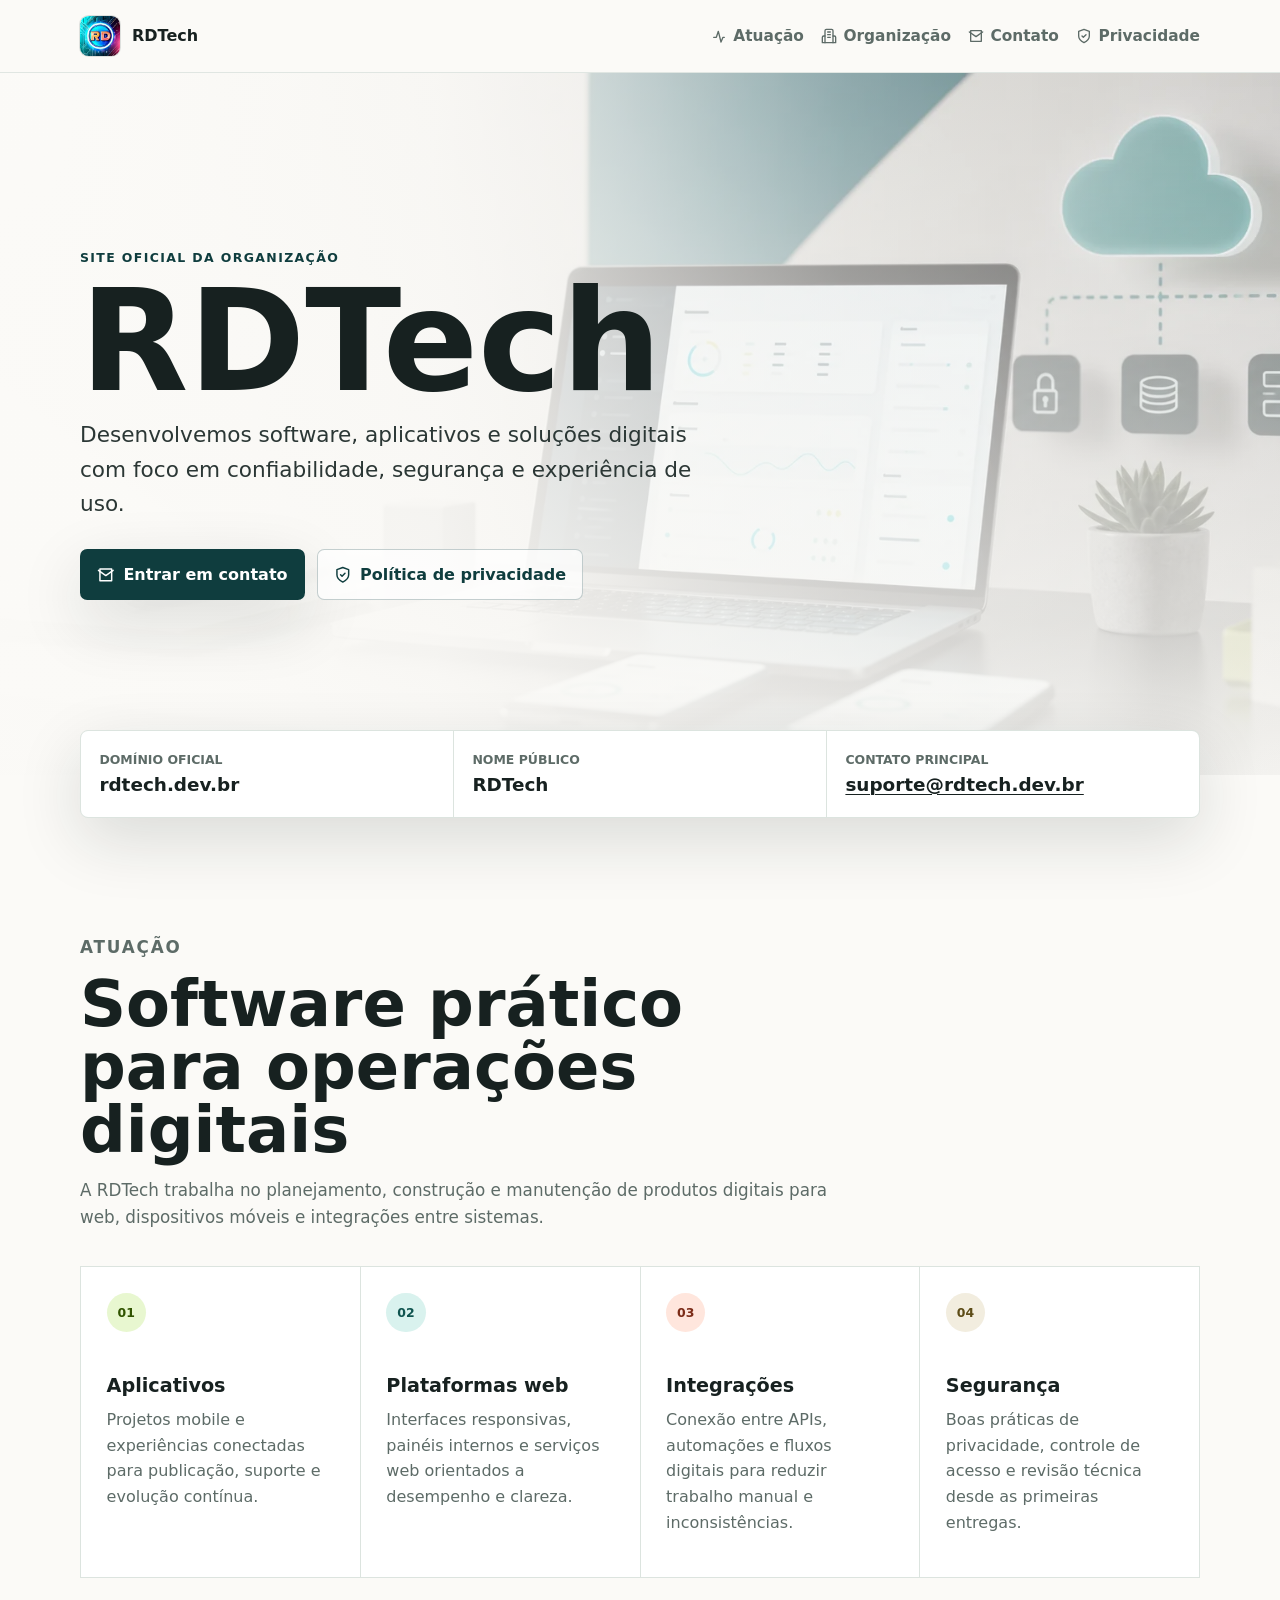
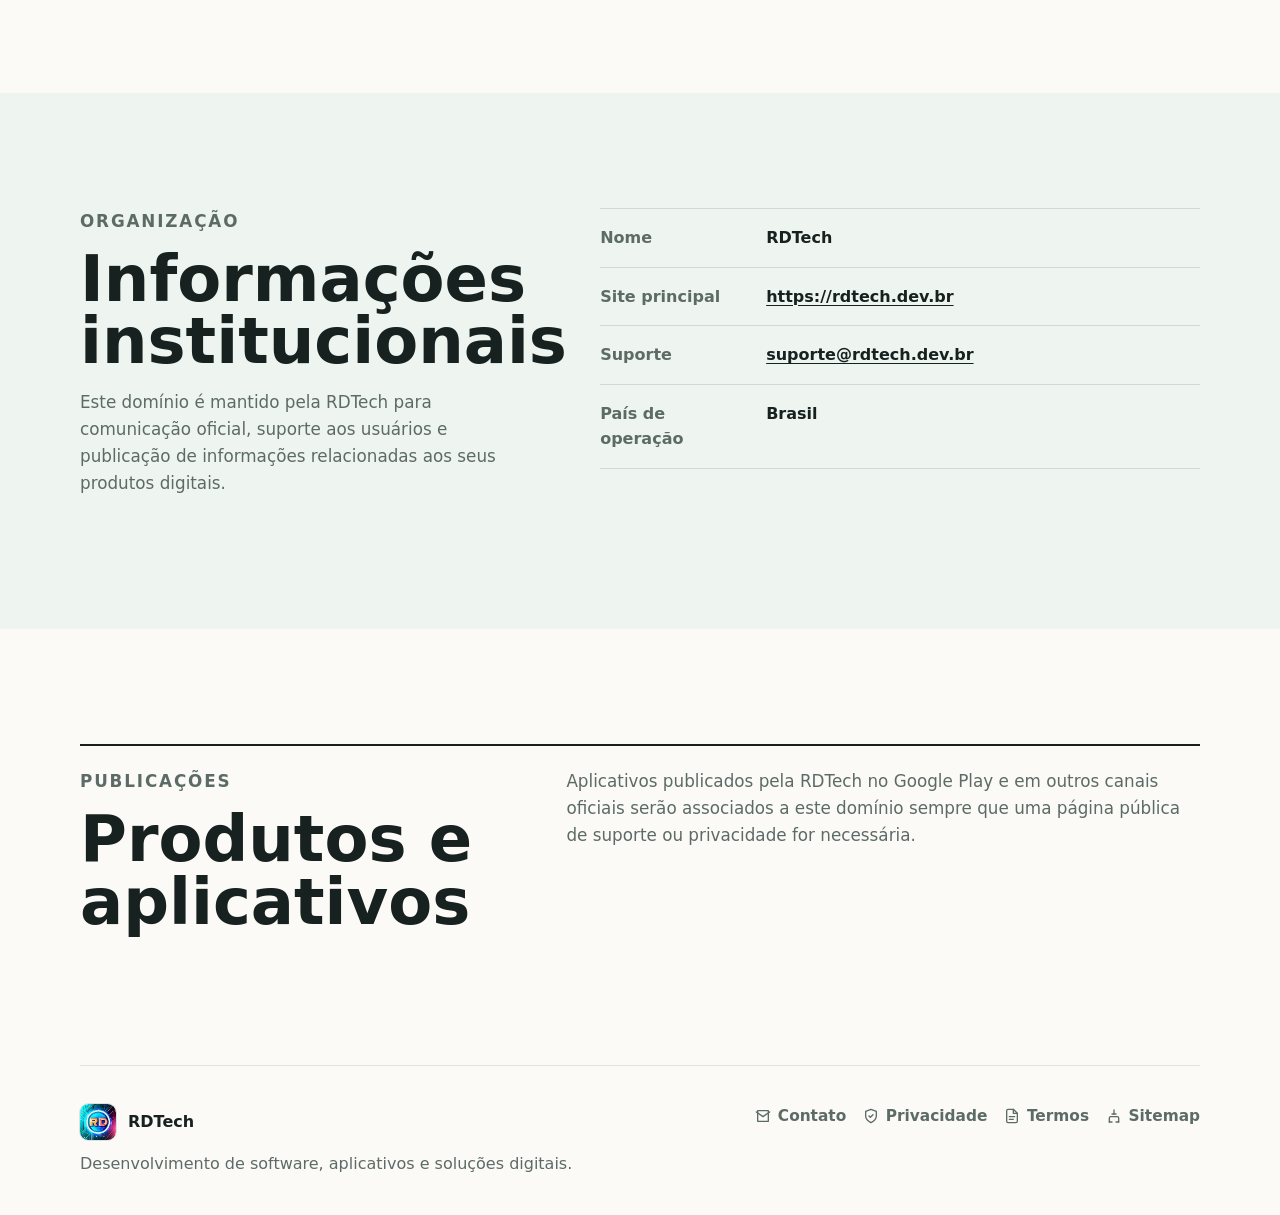
==== index.html @ a83d0377 "Criar site oficial da RDTech" ====
<!doctype html>
<html lang="pt-BR">
  <head>
    <meta charset="utf-8">
    <meta name="viewport" content="width=device-width, initial-scale=1">
    <title>RDTech | Site oficial</title>
    <meta name="description" content="Site oficial da RDTech, organização dedicada ao desenvolvimento de software, aplicativos e soluções digitais.">
    <meta name="robots" content="index, follow">
    <meta name="theme-color" content="#0f3d3e">
    <link rel="canonical" href="https://rdtech.dev.br/">
    <link rel="icon" href="/assets/rdtech-icon.png" type="image/png">
    <link rel="apple-touch-icon" href="/assets/rdtech-icon.png">
    <link rel="preload" href="/assets/rdtech-technology-workspace.webp" as="image" type="image/webp">
    <link rel="stylesheet" href="/styles.css">
    <!-- Search Console: prefira verificar rdtech.dev.br como propriedade de domínio via DNS TXT. Se usar tag HTML, cole a meta tag exata do Google aqui. -->
    <script type="application/ld+json">
      {
        "@context": "https://schema.org",
        "@type": "Organization",
        "@id": "https://rdtech.dev.br/#organization",
        "name": "RDTech",
        "url": "https://rdtech.dev.br/",
        "logo": "https://rdtech.dev.br/assets/rdtech-icon.png",
        "email": "suporte@rdtech.dev.br",
        "description": "Organização dedicada ao desenvolvimento de software, aplicativos e soluções digitais.",
        "areaServed": "BR",
        "contactPoint": [
          {
            "@type": "ContactPoint",
            "contactType": "customer support",
            "email": "suporte@rdtech.dev.br",
            "availableLanguage": ["pt-BR"]
          }
        ]
      }
    </script>
    <script type="application/ld+json">
      {
        "@context": "https://schema.org",
        "@type": "WebSite",
        "@id": "https://rdtech.dev.br/#website",
        "name": "RDTech",
        "url": "https://rdtech.dev.br/",
        "publisher": {
          "@id": "https://rdtech.dev.br/#organization"
        },
        "inLanguage": "pt-BR"
      }
    </script>
  </head>
  <body>
    <a class="skip-link" href="#conteudo">Ir para o conteúdo</a>

    <header class="site-header" aria-label="Cabeçalho principal">
      <nav class="nav-shell" aria-label="Navegação principal">
        <a class="brand" href="/" aria-label="RDTech, página inicial">
          <img class="brand-icon" src="/assets/rdtech-icon.png" alt="" width="40" height="40" aria-hidden="true">
          <span>RDTech</span>
        </a>
        <div class="nav-links">
          <a href="/#atuacao">
            <svg aria-hidden="true" viewBox="0 0 24 24">
              <path d="M4 14h4l3-9 4 16 3-7h2"/>
            </svg>
            Atuação
          </a>
          <a href="/#organizacao">
            <svg aria-hidden="true" viewBox="0 0 24 24">
              <path d="M6 22V4a2 2 0 0 1 2-2h8a2 2 0 0 1 2 2v18"/>
              <path d="M6 12H4a2 2 0 0 0-2 2v8h20v-8a2 2 0 0 0-2-2h-2"/>
              <path d="M10 6h4"/>
              <path d="M10 10h4"/>
              <path d="M10 14h4"/>
            </svg>
            Organização
          </a>
          <a href="/contato/">
            <svg aria-hidden="true" viewBox="0 0 24 24">
              <path d="M4 4h16v16H4z"/>
              <path d="m22 6-10 7L2 6"/>
            </svg>
            Contato
          </a>
          <a href="/privacidade/">
            <svg aria-hidden="true" viewBox="0 0 24 24">
              <path d="M12 22s8-4 8-10V5l-8-3-8 3v7c0 6 8 10 8 10z"/>
              <path d="M9 12l2 2 4-4"/>
            </svg>
            Privacidade
          </a>
        </div>
      </nav>
    </header>

    <main id="conteudo">
      <section class="hero" aria-labelledby="hero-title">
        <picture class="hero-media">
          <source srcset="/assets/rdtech-technology-workspace.webp" type="image/webp">
          <img class="hero-image" src="/assets/rdtech-technology-workspace.png" alt="Ambiente de trabalho tecnológico com notebook e interfaces digitais.">
        </picture>
        <div class="hero-overlay" aria-hidden="true"></div>
        <div class="hero-content">
          <p class="eyebrow">Site oficial da organização</p>
          <h1 id="hero-title">RDTech</h1>
          <p class="hero-copy">
            Desenvolvemos software, aplicativos e soluções digitais com foco em confiabilidade, segurança e experiência de uso.
          </p>
          <div class="hero-actions" aria-label="Ações principais">
            <a class="button button-primary" href="/contato/">
              <svg aria-hidden="true" viewBox="0 0 24 24">
                <path d="M4 4h16v16H4z"/>
                <path d="m22 6-10 7L2 6"/>
              </svg>
              Entrar em contato
            </a>
            <a class="button button-secondary" href="/privacidade/">
              <svg aria-hidden="true" viewBox="0 0 24 24">
                <path d="M12 22s8-4 8-10V5l-8-3-8 3v7c0 6 8 10 8 10z"/>
                <path d="M9 12l2 2 4-4"/>
              </svg>
              Política de privacidade
            </a>
          </div>
        </div>
      </section>

      <section class="identity-strip" aria-label="Identificação oficial">
        <div>
          <span class="identity-label">Domínio oficial</span>
          <strong>rdtech.dev.br</strong>
        </div>
        <div>
          <span class="identity-label">Nome público</span>
          <strong>RDTech</strong>
        </div>
        <div>
          <span class="identity-label">Contato principal</span>
          <strong><a href="mailto:suporte@rdtech.dev.br">suporte@rdtech.dev.br</a></strong>
        </div>
      </section>

      <section class="section" id="atuacao" aria-labelledby="atuacao-title">
        <div class="section-heading">
          <p class="eyebrow">Atuação</p>
          <h2 id="atuacao-title">Software prático para operações digitais</h2>
          <p>
            A RDTech trabalha no planejamento, construção e manutenção de produtos digitais para web, dispositivos móveis e integrações entre sistemas.
          </p>
        </div>

        <div class="feature-grid">
          <article class="feature-item">
            <span class="feature-icon" aria-hidden="true">01</span>
            <h3>Aplicativos</h3>
            <p>Projetos mobile e experiências conectadas para publicação, suporte e evolução contínua.</p>
          </article>
          <article class="feature-item">
            <span class="feature-icon" aria-hidden="true">02</span>
            <h3>Plataformas web</h3>
            <p>Interfaces responsivas, painéis internos e serviços web orientados a desempenho e clareza.</p>
          </article>
          <article class="feature-item">
            <span class="feature-icon" aria-hidden="true">03</span>
            <h3>Integrações</h3>
            <p>Conexão entre APIs, automações e fluxos digitais para reduzir trabalho manual e inconsistências.</p>
          </article>
          <article class="feature-item">
            <span class="feature-icon" aria-hidden="true">04</span>
            <h3>Segurança</h3>
            <p>Boas práticas de privacidade, controle de acesso e revisão técnica desde as primeiras entregas.</p>
          </article>
        </div>
      </section>

      <section class="section section-muted" id="organizacao" aria-labelledby="organizacao-title">
        <div class="organization-layout">
          <div class="section-heading compact">
            <p class="eyebrow">Organização</p>
            <h2 id="organizacao-title">Informações institucionais</h2>
            <p>
              Este domínio é mantido pela RDTech para comunicação oficial, suporte aos usuários e publicação de informações relacionadas aos seus produtos digitais.
            </p>
          </div>

          <dl class="info-list">
            <div>
              <dt>Nome</dt>
              <dd>RDTech</dd>
            </div>
            <div>
              <dt>Site principal</dt>
              <dd><a href="https://rdtech.dev.br/">https://rdtech.dev.br</a></dd>
            </div>
            <div>
              <dt>Suporte</dt>
              <dd><a href="mailto:suporte@rdtech.dev.br">suporte@rdtech.dev.br</a></dd>
            </div>
            <div>
              <dt>País de operação</dt>
              <dd>Brasil</dd>
            </div>
          </dl>
        </div>
      </section>

      <section class="section" aria-labelledby="publicacoes-title">
        <div class="split-layout">
          <div>
            <p class="eyebrow">Publicações</p>
            <h2 id="publicacoes-title">Produtos e aplicativos</h2>
          </div>
          <p>
            Aplicativos publicados pela RDTech no Google Play e em outros canais oficiais serão associados a este domínio sempre que uma página pública de suporte ou privacidade for necessária.
          </p>
        </div>
      </section>
    </main>

    <footer class="site-footer">
      <div>
        <a class="brand footer-brand" href="/" aria-label="RDTech, página inicial">
          <img class="brand-icon" src="/assets/rdtech-icon.png" alt="" width="36" height="36" aria-hidden="true">
          <span>RDTech</span>
        </a>
        <p>Desenvolvimento de software, aplicativos e soluções digitais.</p>
      </div>
      <nav class="footer-links" aria-label="Links do rodapé">
        <a href="/contato/">
          <svg aria-hidden="true" viewBox="0 0 24 24">
            <path d="M4 4h16v16H4z"/>
            <path d="m22 6-10 7L2 6"/>
          </svg>
          Contato
        </a>
        <a href="/privacidade/">
          <svg aria-hidden="true" viewBox="0 0 24 24">
            <path d="M12 22s8-4 8-10V5l-8-3-8 3v7c0 6 8 10 8 10z"/>
            <path d="M9 12l2 2 4-4"/>
          </svg>
          Privacidade
        </a>
        <a href="/termos/">
          <svg aria-hidden="true" viewBox="0 0 24 24">
            <path d="M14 2H6a2 2 0 0 0-2 2v16a2 2 0 0 0 2 2h12a2 2 0 0 0 2-2V8z"/>
            <path d="M14 2v6h6"/>
            <path d="M8 13h8"/>
            <path d="M8 17h6"/>
          </svg>
          Termos
        </a>
        <a href="/sitemap.xml">
          <svg aria-hidden="true" viewBox="0 0 24 24">
            <path d="M12 3v6"/>
            <path d="M5 21v-6a2 2 0 0 1 2-2h10a2 2 0 0 1 2 2v6"/>
            <path d="M5 21h4"/>
            <path d="M15 21h4"/>
            <path d="M9 9h6"/>
          </svg>
          Sitemap
        </a>
      </nav>
    </footer>
  </body>
</html>
---- styles.css ----
:root {
  color-scheme: light;
  --ink: #172120;
  --muted: #5d6b67;
  --paper: #fbfaf7;
  --surface: #ffffff;
  --line: #dce4df;
  --teal: #0f6f68;
  --teal-dark: #0f3d3e;
  --lime: #b7d645;
  --coral: #d96c4f;
  --shadow: 0 22px 65px rgba(23, 33, 32, 0.14);
  font-family: Inter, ui-sans-serif, system-ui, -apple-system, BlinkMacSystemFont, "Segoe UI", sans-serif;
}

* {
  box-sizing: border-box;
}

html {
  scroll-behavior: smooth;
}

body {
  margin: 0;
  background: var(--paper);
  color: var(--ink);
  line-height: 1.6;
  text-rendering: optimizeLegibility;
}

img {
  display: block;
  max-width: 100%;
}

a {
  color: inherit;
  text-decoration-thickness: 0.08em;
  text-underline-offset: 0.18em;
}

a:hover {
  color: var(--teal);
}

.skip-link {
  position: absolute;
  left: 1rem;
  top: 1rem;
  z-index: 30;
  transform: translateY(-150%);
  background: var(--ink);
  color: #fff;
  padding: 0.6rem 0.8rem;
  border-radius: 0.4rem;
}

.skip-link:focus {
  transform: translateY(0);
}

.site-header {
  position: sticky;
  top: 0;
  z-index: 20;
  background: rgba(251, 250, 247, 0.91);
  border-bottom: 1px solid rgba(220, 228, 223, 0.86);
  backdrop-filter: blur(18px);
}

.nav-shell,
.site-footer,
.section,
.identity-strip {
  width: min(1120px, calc(100% - 2rem));
  margin-inline: auto;
}

.nav-shell {
  min-height: 72px;
  display: flex;
  align-items: center;
  justify-content: space-between;
  gap: 1.5rem;
}

.brand {
  display: inline-flex;
  align-items: center;
  gap: 0.75rem;
  color: var(--ink);
  font-weight: 800;
  letter-spacing: 0;
  text-decoration: none;
}

.brand img {
  width: 40px;
  height: 40px;
}

.footer-brand img {
  width: 36px;
  height: 36px;
}

.brand-icon {
  flex: 0 0 auto;
  border-radius: 0.55rem;
  object-fit: cover;
  box-shadow: 0 0 0 1px rgba(23, 33, 32, 0.12);
}

.nav-links,
.footer-links {
  display: flex;
  flex-wrap: wrap;
  align-items: center;
  justify-content: flex-end;
  gap: 0.35rem 1.05rem;
  color: var(--muted);
  font-size: 0.96rem;
  font-weight: 650;
}

.nav-links a,
.footer-links a {
  display: inline-flex;
  align-items: center;
  gap: 0.42rem;
  text-decoration: none;
}

.nav-links svg,
.footer-links svg {
  width: 1rem;
  height: 1rem;
  flex: 0 0 auto;
  fill: none;
  stroke: currentColor;
  stroke-width: 2;
  stroke-linecap: round;
  stroke-linejoin: round;
}

.hero {
  position: relative;
  min-height: clamp(560px, 78svh, 760px);
  overflow: hidden;
  display: grid;
  align-items: center;
  isolation: isolate;
}

.hero-media,
.hero-image,
.hero-overlay {
  position: absolute;
  inset: 0;
  width: 100%;
  height: 100%;
}

.hero-image {
  object-fit: cover;
  object-position: 60% center;
}

.hero-media {
  z-index: -2;
}

.hero-overlay {
  z-index: -1;
  background:
    linear-gradient(90deg, rgba(251, 250, 247, 0.98) 0%, rgba(251, 250, 247, 0.89) 34%, rgba(251, 250, 247, 0.46) 66%, rgba(251, 250, 247, 0.2) 100%),
    linear-gradient(180deg, rgba(251, 250, 247, 0.08), rgba(251, 250, 247, 0.92));
}

.hero-content {
  width: min(1120px, calc(100% - 2rem));
  margin-inline: auto;
  padding-block: clamp(4rem, 9vw, 7rem);
}

.eyebrow {
  margin: 0 0 0.8rem;
  color: var(--teal-dark);
  font-size: 0.78rem;
  font-weight: 850;
  letter-spacing: 0.11em;
  text-transform: uppercase;
}

h1,
h2,
h3,
p {
  margin-top: 0;
}

h1 {
  max-width: 8ch;
  margin-bottom: 1rem;
  font-size: clamp(4rem, 12vw, 8.8rem);
  line-height: 0.86;
  letter-spacing: 0;
}

h2 {
  margin-bottom: 1rem;
  font-size: clamp(2rem, 5vw, 4.35rem);
  line-height: 0.98;
  letter-spacing: 0;
}

h3 {
  margin-bottom: 0.65rem;
  font-size: 1.2rem;
  line-height: 1.2;
}

.hero-copy {
  max-width: 41rem;
  margin-bottom: 1.7rem;
  color: #2b3735;
  font-size: clamp(1.05rem, 2.4vw, 1.35rem);
}

.hero-actions {
  display: flex;
  flex-wrap: wrap;
  gap: 0.75rem;
}

.button {
  display: inline-flex;
  min-height: 46px;
  align-items: center;
  justify-content: center;
  gap: 0.55rem;
  border: 1px solid transparent;
  border-radius: 0.45rem;
  padding: 0.72rem 1rem;
  font-weight: 800;
  text-decoration: none;
  transition: transform 160ms ease, border-color 160ms ease, background 160ms ease;
}

.button svg {
  width: 1.1rem;
  height: 1.1rem;
  flex: 0 0 auto;
  fill: none;
  stroke: currentColor;
  stroke-width: 2;
  stroke-linecap: round;
  stroke-linejoin: round;
}

.button:hover {
  transform: translateY(-1px);
}

.button-primary {
  background: var(--teal-dark);
  color: #fff;
  box-shadow: var(--shadow);
}

.button-primary:hover {
  color: #fff;
  background: var(--teal);
}

.button-secondary {
  background: rgba(255, 255, 255, 0.72);
  border-color: rgba(15, 61, 62, 0.24);
  color: var(--teal-dark);
}

.identity-strip {
  display: grid;
  grid-template-columns: repeat(3, 1fr);
  gap: 1px;
  margin-top: -2.8rem;
  position: relative;
  z-index: 3;
  overflow: hidden;
  border: 1px solid var(--line);
  border-radius: 0.5rem;
  background: var(--line);
  box-shadow: var(--shadow);
}

.identity-strip > div {
  min-width: 0;
  background: var(--surface);
  padding: 1.15rem;
}

.identity-label {
  display: block;
  color: var(--muted);
  font-size: 0.78rem;
  font-weight: 750;
  text-transform: uppercase;
}

.identity-strip strong {
  display: block;
  overflow-wrap: anywhere;
  font-size: clamp(1rem, 2vw, 1.15rem);
}

.section {
  padding-block: clamp(4.5rem, 9vw, 7.5rem);
}

.section-muted {
  width: 100%;
  max-width: none;
  background: #eef4ef;
}

.section-muted > * {
  width: min(1120px, calc(100% - 2rem));
  margin-inline: auto;
}

.section-heading {
  max-width: 760px;
  margin-bottom: 2.2rem;
}

.section-heading p,
.split-layout p {
  color: var(--muted);
  font-size: 1.05rem;
}

.section-heading.compact {
  margin-bottom: 0;
}

.feature-grid {
  display: grid;
  grid-template-columns: repeat(4, 1fr);
  gap: 1px;
  border: 1px solid var(--line);
  background: var(--line);
}

.feature-item {
  min-height: 260px;
  background: var(--surface);
  padding: clamp(1.2rem, 3vw, 1.6rem);
}

.feature-icon {
  display: inline-flex;
  width: 2.45rem;
  height: 2.45rem;
  align-items: center;
  justify-content: center;
  margin-bottom: 2.6rem;
  border-radius: 50%;
  background: #e8f7d0;
  color: #305400;
  font-size: 0.78rem;
  font-weight: 900;
}

.feature-item:nth-child(2) .feature-icon {
  background: #d9f2ee;
  color: #0f544f;
}

.feature-item:nth-child(3) .feature-icon {
  background: #ffe6dd;
  color: #7c2c18;
}

.feature-item:nth-child(4) .feature-icon {
  background: #f2eddf;
  color: #5d4c17;
}

.feature-item p {
  color: var(--muted);
}

.organization-layout {
  display: grid;
  grid-template-columns: minmax(0, 0.85fr) minmax(320px, 1.15fr);
  gap: clamp(2rem, 6vw, 5rem);
  align-items: start;
}

.info-list {
  margin: 0;
  border-top: 1px solid #cfdad4;
}

.info-list div {
  display: grid;
  grid-template-columns: 150px minmax(0, 1fr);
  gap: 1rem;
  padding: 1rem 0;
  border-bottom: 1px solid #cfdad4;
}

.info-list dt {
  color: var(--muted);
  font-weight: 750;
}

.info-list dd {
  min-width: 0;
  margin: 0;
  overflow-wrap: anywhere;
  font-weight: 760;
}

.split-layout {
  display: grid;
  grid-template-columns: minmax(240px, 0.8fr) minmax(0, 1.2fr);
  gap: clamp(1.5rem, 5vw, 4rem);
  align-items: start;
  border-top: 2px solid var(--ink);
  padding-top: 1.4rem;
}

.site-footer {
  display: flex;
  align-items: flex-start;
  justify-content: space-between;
  gap: 2rem;
  padding-block: 2.4rem;
  border-top: 1px solid var(--line);
  color: var(--muted);
}

.footer-brand {
  margin-bottom: 0.7rem;
}

.site-footer p {
  max-width: 34rem;
  margin-bottom: 0;
}

.page-hero {
  width: min(900px, calc(100% - 2rem));
  margin: 0 auto;
  padding-block: clamp(4rem, 9vw, 7rem) clamp(2.5rem, 6vw, 4rem);
}

.page-hero h1 {
  max-width: 11ch;
  font-size: clamp(3rem, 8vw, 6.4rem);
}

.page-hero p {
  max-width: 45rem;
  color: var(--muted);
  font-size: 1.08rem;
}

.content-page {
  width: min(900px, calc(100% - 2rem));
  margin: 0 auto;
  padding-bottom: clamp(4rem, 8vw, 6rem);
}

.content-page section {
  padding-block: 1.4rem;
  border-top: 1px solid var(--line);
}

.content-page h2 {
  font-size: clamp(1.55rem, 3vw, 2.25rem);
  line-height: 1.1;
}

.content-page p,
.content-page li {
  color: var(--muted);
}

.content-page ul {
  padding-left: 1.2rem;
}

.contact-methods {
  display: grid;
  grid-template-columns: repeat(3, 1fr);
  gap: 1px;
  margin-top: 2rem;
  border: 1px solid var(--line);
  background: var(--line);
}

.contact-methods article {
  background: var(--surface);
  padding: 1.2rem;
}

.contact-methods h2 {
  margin-bottom: 0.5rem;
  font-size: 1.1rem;
}

@media (max-width: 860px) {
  .nav-shell {
    align-items: flex-start;
    flex-direction: column;
    padding-block: 0.85rem;
  }

  .nav-links {
    justify-content: flex-start;
  }

  .hero {
    min-height: auto;
  }

  .hero-content {
    padding-block: 4.4rem 5.6rem;
  }

  .hero-overlay {
    background:
      linear-gradient(180deg, rgba(251, 250, 247, 0.97), rgba(251, 250, 247, 0.88) 48%, rgba(251, 250, 247, 0.72)),
      linear-gradient(90deg, rgba(251, 250, 247, 0.92), rgba(251, 250, 247, 0.56));
  }

  .identity-strip,
  .feature-grid,
  .organization-layout,
  .split-layout,
  .contact-methods {
    grid-template-columns: 1fr;
  }

  .identity-strip {
    margin-top: 0;
    width: 100%;
    border-left: 0;
    border-right: 0;
    border-radius: 0;
  }

  .feature-item {
    min-height: 210px;
  }

  .site-footer {
    flex-direction: column;
  }
}

@media (max-width: 560px) {
  .nav-links {
    display: grid;
    grid-template-columns: repeat(2, minmax(0, 1fr));
    width: 100%;
  }

  .hero-actions {
    display: grid;
  }

  .button {
    width: 100%;
  }

  .info-list div {
    grid-template-columns: 1fr;
    gap: 0.25rem;
  }

  .footer-links {
    justify-content: flex-start;
  }
}

@media (prefers-reduced-motion: reduce) {
  *,
  *::before,
  *::after {
    scroll-behavior: auto !important;
    transition: none !important;
  }
}
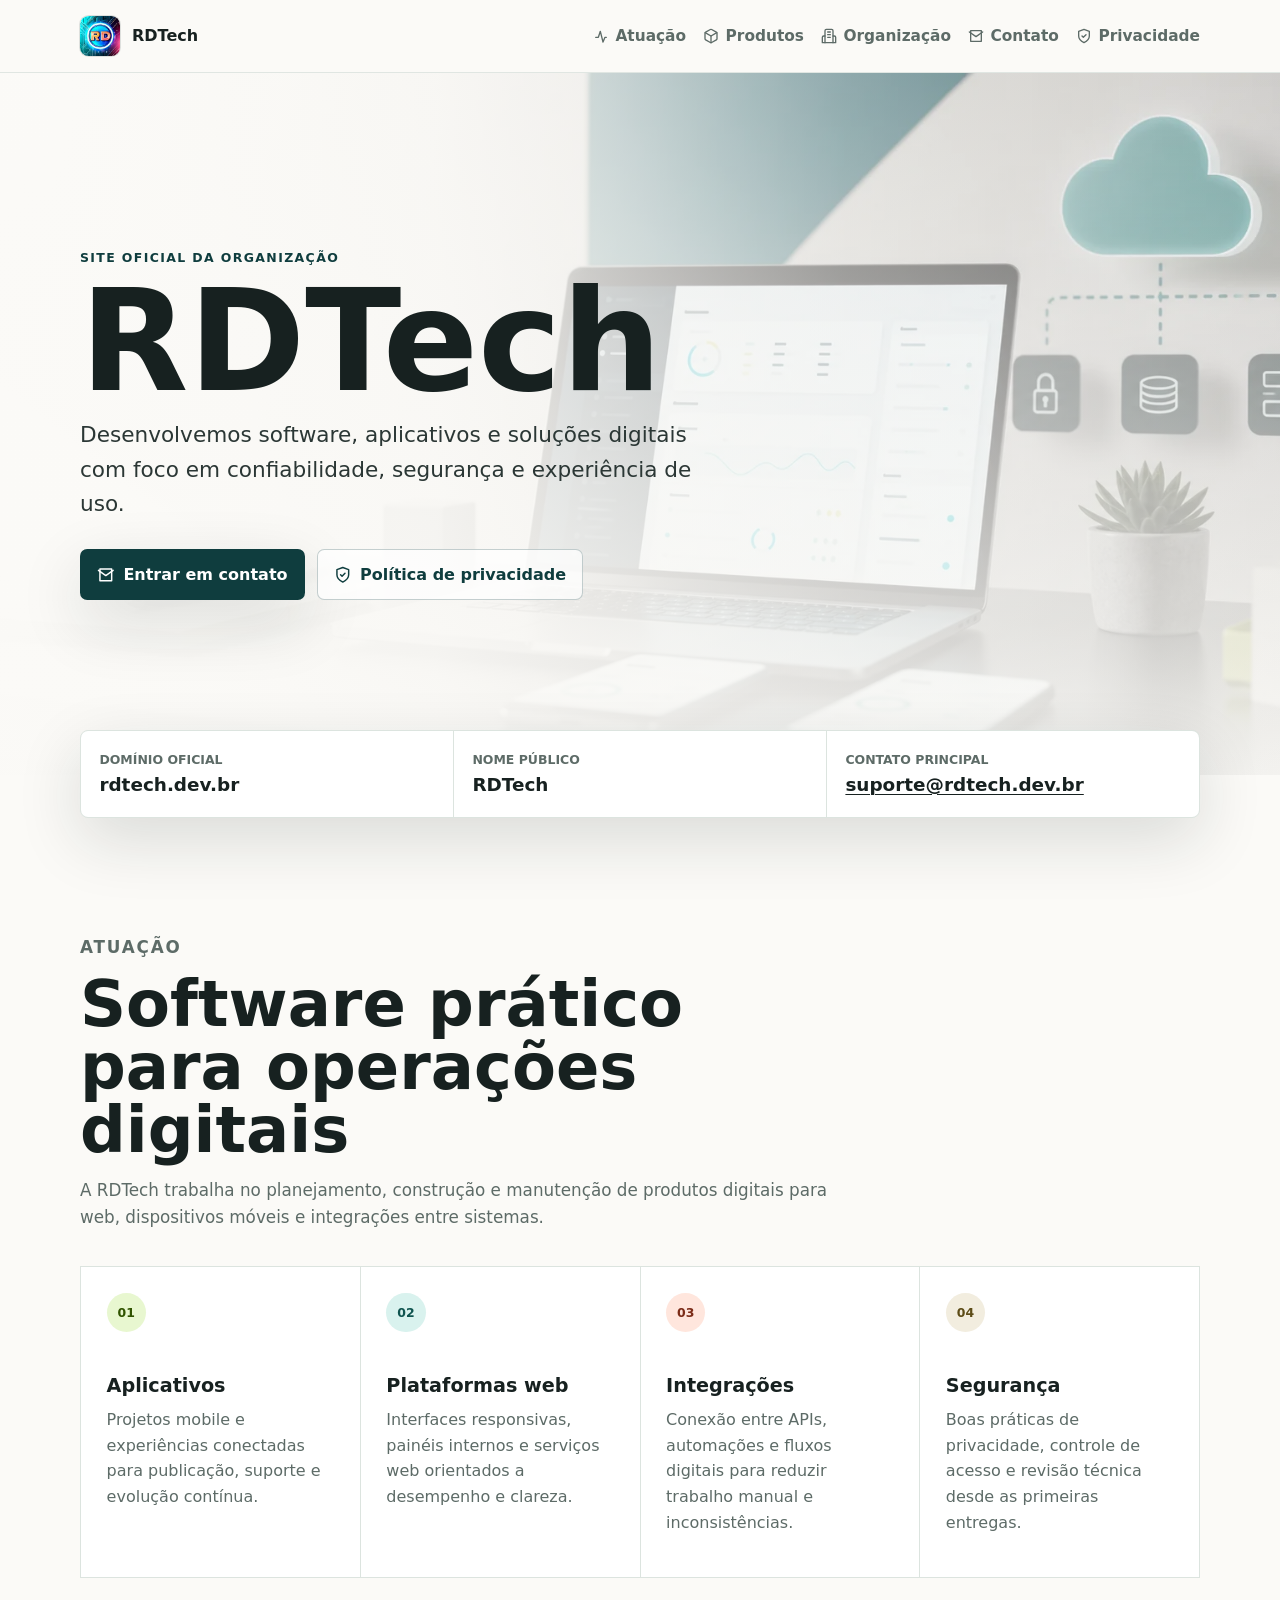
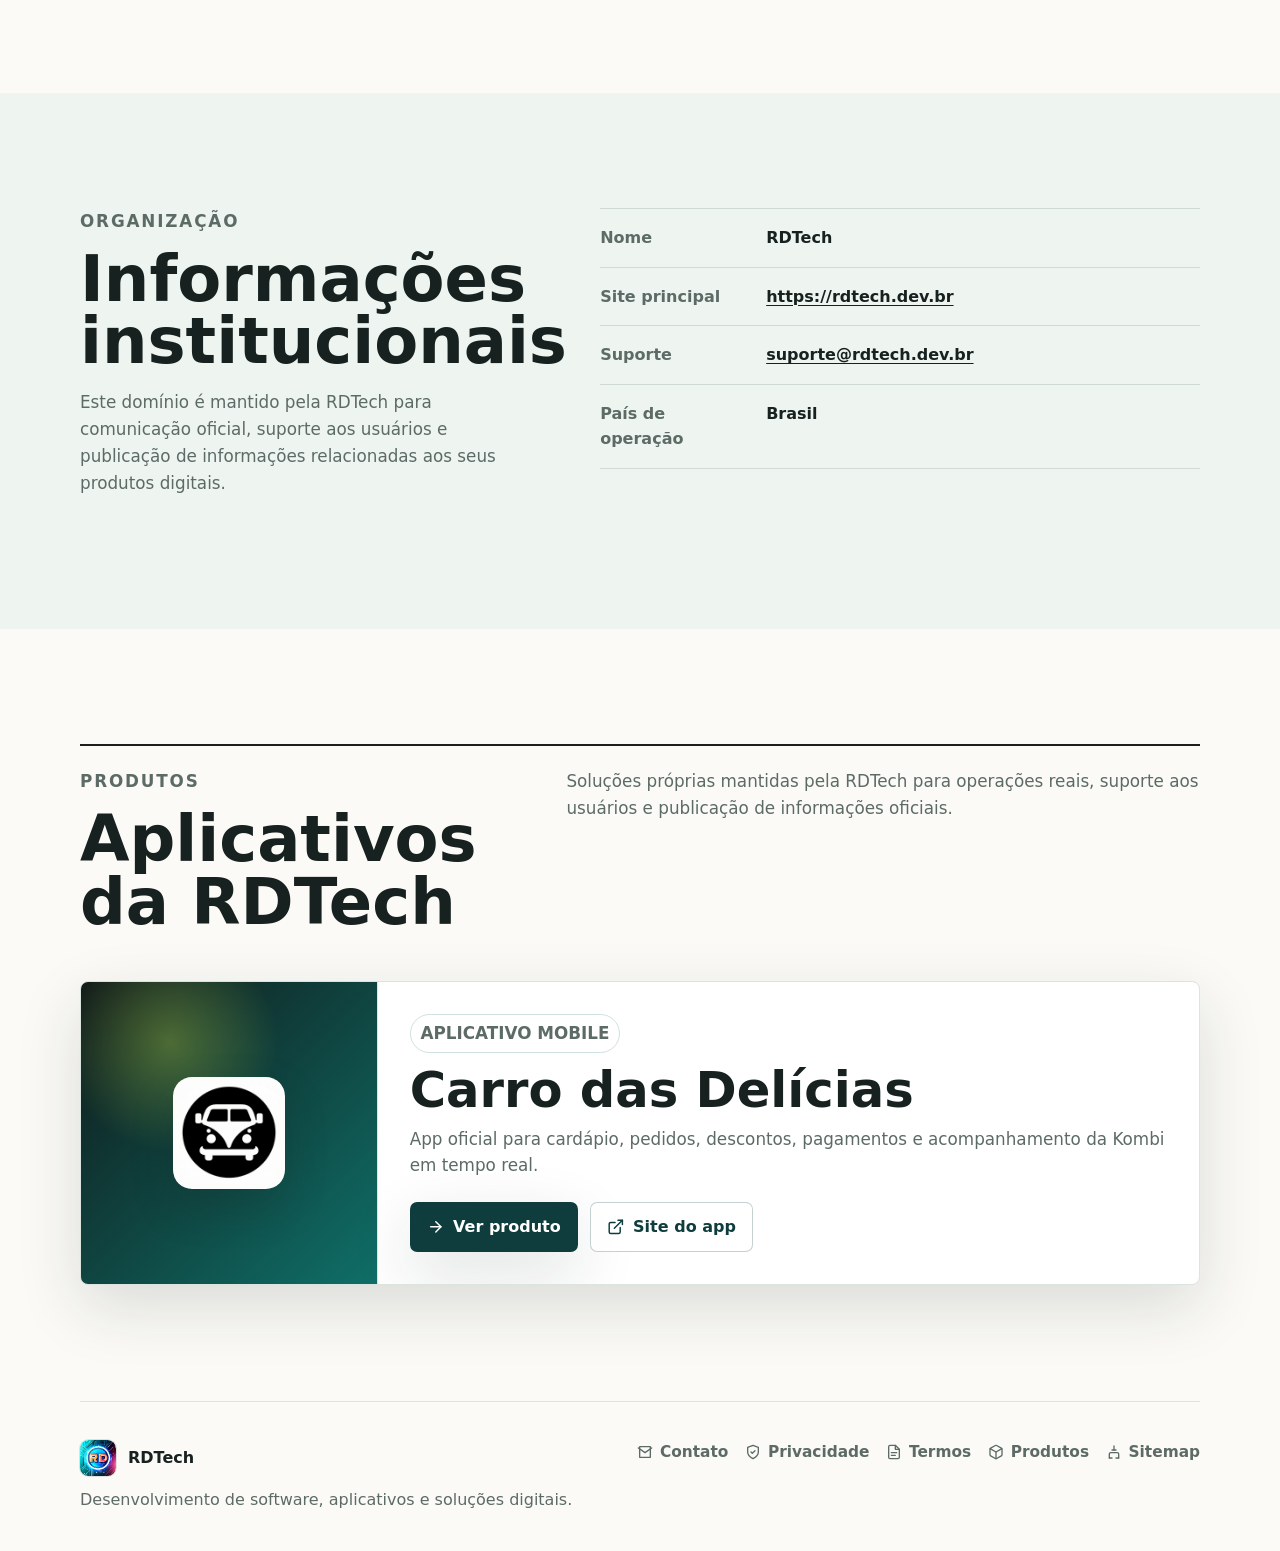
==== commit 53754216: "Adiciona Carro das Delicias aos produtos" ====
--- a/index.html
+++ b/index.html
@@ -64,6 +64,14 @@
             </svg>
             Atuação
           </a>
+          <a href="/#produtos">
+            <svg aria-hidden="true" viewBox="0 0 24 24">
+              <path d="M21 16V8a2 2 0 0 0-1-1.73l-7-4a2 2 0 0 0-2 0l-7 4A2 2 0 0 0 3 8v8a2 2 0 0 0 1 1.73l7 4a2 2 0 0 0 2 0l7-4A2 2 0 0 0 21 16z"/>
+              <path d="m3.27 6.96 8.73 5.05 8.73-5.05"/>
+              <path d="M12 22.08V12"/>
+            </svg>
+            Produtos
+          </a>
           <a href="/#organizacao">
             <svg aria-hidden="true" viewBox="0 0 24 24">
               <path d="M6 22V4a2 2 0 0 1 2-2h8a2 2 0 0 1 2 2v18"/>
@@ -203,15 +211,47 @@
         </div>
       </section>
 
-      <section class="section" aria-labelledby="publicacoes-title">
+      <section class="section" id="produtos" aria-labelledby="produtos-title">
         <div class="split-layout">
           <div>
-            <p class="eyebrow">Publicações</p>
-            <h2 id="publicacoes-title">Produtos e aplicativos</h2>
+            <p class="eyebrow">Produtos</p>
+            <h2 id="produtos-title">Aplicativos da RDTech</h2>
           </div>
           <p>
-            Aplicativos publicados pela RDTech no Google Play e em outros canais oficiais serão associados a este domínio sempre que uma página pública de suporte ou privacidade for necessária.
+            Soluções próprias mantidas pela RDTech para operações reais, suporte aos usuários e publicação de informações oficiais.
           </p>
+        </div>
+
+        <div class="product-grid" aria-label="Produtos publicados">
+          <article class="product-card">
+            <div class="product-card-media">
+              <img src="/assets/carro-das-delicias-icon.png" alt="Ícone do aplicativo Carro das Delícias" width="112" height="112">
+            </div>
+            <div class="product-card-content">
+              <p class="product-status">Aplicativo mobile</p>
+              <h3>Carro das Delícias</h3>
+              <p>
+                App oficial para cardápio, pedidos, descontos, pagamentos e acompanhamento da Kombi em tempo real.
+              </p>
+              <div class="product-actions">
+                <a class="button button-primary" href="/produtos/carro-das-delicias/">
+                  <svg aria-hidden="true" viewBox="0 0 24 24">
+                    <path d="M5 12h14"/>
+                    <path d="m12 5 7 7-7 7"/>
+                  </svg>
+                  Ver produto
+                </a>
+                <a class="button button-secondary" href="https://carrodasdelicias.vercel.app/" rel="noopener">
+                  <svg aria-hidden="true" viewBox="0 0 24 24">
+                    <path d="M18 13v6a2 2 0 0 1-2 2H5a2 2 0 0 1-2-2V8a2 2 0 0 1 2-2h6"/>
+                    <path d="M15 3h6v6"/>
+                    <path d="m10 14 11-11"/>
+                  </svg>
+                  Site do app
+                </a>
+              </div>
+            </div>
+          </article>
         </div>
       </section>
     </main>
@@ -248,6 +288,14 @@
           </svg>
           Termos
         </a>
+        <a href="/produtos/carro-das-delicias/">
+          <svg aria-hidden="true" viewBox="0 0 24 24">
+            <path d="M21 16V8a2 2 0 0 0-1-1.73l-7-4a2 2 0 0 0-2 0l-7 4A2 2 0 0 0 3 8v8a2 2 0 0 0 1 1.73l7 4a2 2 0 0 0 2 0l7-4A2 2 0 0 0 21 16z"/>
+            <path d="m3.27 6.96 8.73 5.05 8.73-5.05"/>
+            <path d="M12 22.08V12"/>
+          </svg>
+          Produtos
+        </a>
         <a href="/sitemap.xml">
           <svg aria-hidden="true" viewBox="0 0 24 24">
             <path d="M12 3v6"/>
--- a/styles.css
+++ b/styles.css
@@ -432,6 +432,143 @@
   padding-top: 1.4rem;
 }
 
+.product-grid {
+  margin-top: 2rem;
+}
+
+.product-card {
+  display: grid;
+  grid-template-columns: minmax(180px, 0.36fr) minmax(0, 1fr);
+  gap: 1px;
+  overflow: hidden;
+  border: 1px solid var(--line);
+  border-radius: 0.5rem;
+  background: var(--line);
+  box-shadow: var(--shadow);
+}
+
+.product-card-media {
+  display: grid;
+  min-height: 280px;
+  place-items: center;
+  background:
+    radial-gradient(circle at 30% 20%, rgba(183, 214, 69, 0.36), transparent 34%),
+    linear-gradient(135deg, #101918, #0f6f68);
+}
+
+.product-card-media img,
+.app-summary img {
+  border-radius: 1.2rem;
+  box-shadow: 0 18px 42px rgba(23, 33, 32, 0.22);
+}
+
+.product-card-content {
+  background: var(--surface);
+  padding: clamp(1.4rem, 4vw, 2rem);
+}
+
+.product-status {
+  display: inline-flex;
+  margin-bottom: 0.8rem;
+  border: 1px solid rgba(15, 111, 104, 0.2);
+  border-radius: 999px;
+  padding: 0.3rem 0.62rem;
+  color: var(--teal-dark);
+  font-size: 0.78rem;
+  font-weight: 850;
+  text-transform: uppercase;
+}
+
+.product-card-content h3 {
+  font-size: clamp(1.7rem, 4vw, 3.1rem);
+  line-height: 1;
+}
+
+.product-card-content p {
+  color: var(--muted);
+  font-size: 1.05rem;
+}
+
+.product-actions {
+  display: flex;
+  flex-wrap: wrap;
+  gap: 0.75rem;
+  margin-top: 1.4rem;
+}
+
+.product-hero {
+  display: grid;
+  width: min(1120px, calc(100% - 2rem));
+  grid-template-columns: minmax(0, 1fr) minmax(280px, 360px);
+  gap: clamp(2rem, 6vw, 4rem);
+  align-items: center;
+}
+
+.product-hero h1 {
+  max-width: 11ch;
+}
+
+.app-summary {
+  border: 1px solid var(--line);
+  border-radius: 0.5rem;
+  background: var(--surface);
+  padding: clamp(1.2rem, 3vw, 1.6rem);
+  box-shadow: var(--shadow);
+}
+
+.app-summary img {
+  width: min(160px, 48vw);
+  height: auto;
+  margin-bottom: 1.4rem;
+}
+
+.app-summary dl {
+  margin: 0;
+}
+
+.app-summary div {
+  padding-block: 0.85rem;
+  border-top: 1px solid var(--line);
+}
+
+.app-summary dt {
+  color: var(--muted);
+  font-size: 0.8rem;
+  font-weight: 800;
+  text-transform: uppercase;
+}
+
+.app-summary dd {
+  margin: 0;
+  overflow-wrap: anywhere;
+  font-weight: 760;
+}
+
+.document-list {
+  display: grid;
+  gap: 0.75rem;
+}
+
+.document-list a {
+  display: flex;
+  min-height: 54px;
+  align-items: center;
+  justify-content: space-between;
+  border: 1px solid var(--line);
+  border-radius: 0.45rem;
+  background: var(--surface);
+  padding: 0.9rem 1rem;
+  color: var(--teal-dark);
+  font-weight: 800;
+  text-decoration: none;
+}
+
+.document-list a::after {
+  content: "\2197";
+  margin-left: 1rem;
+  color: var(--coral);
+}
+
 .site-footer {
   display: flex;
   align-items: flex-start;
@@ -541,7 +678,9 @@
   .feature-grid,
   .organization-layout,
   .split-layout,
-  .contact-methods {
+  .contact-methods,
+  .product-card,
+  .product-hero {
     grid-template-columns: 1fr;
   }
 
@@ -557,6 +696,10 @@
     min-height: 210px;
   }
 
+  .product-card-media {
+    min-height: 210px;
+  }
+
   .site-footer {
     flex-direction: column;
   }
